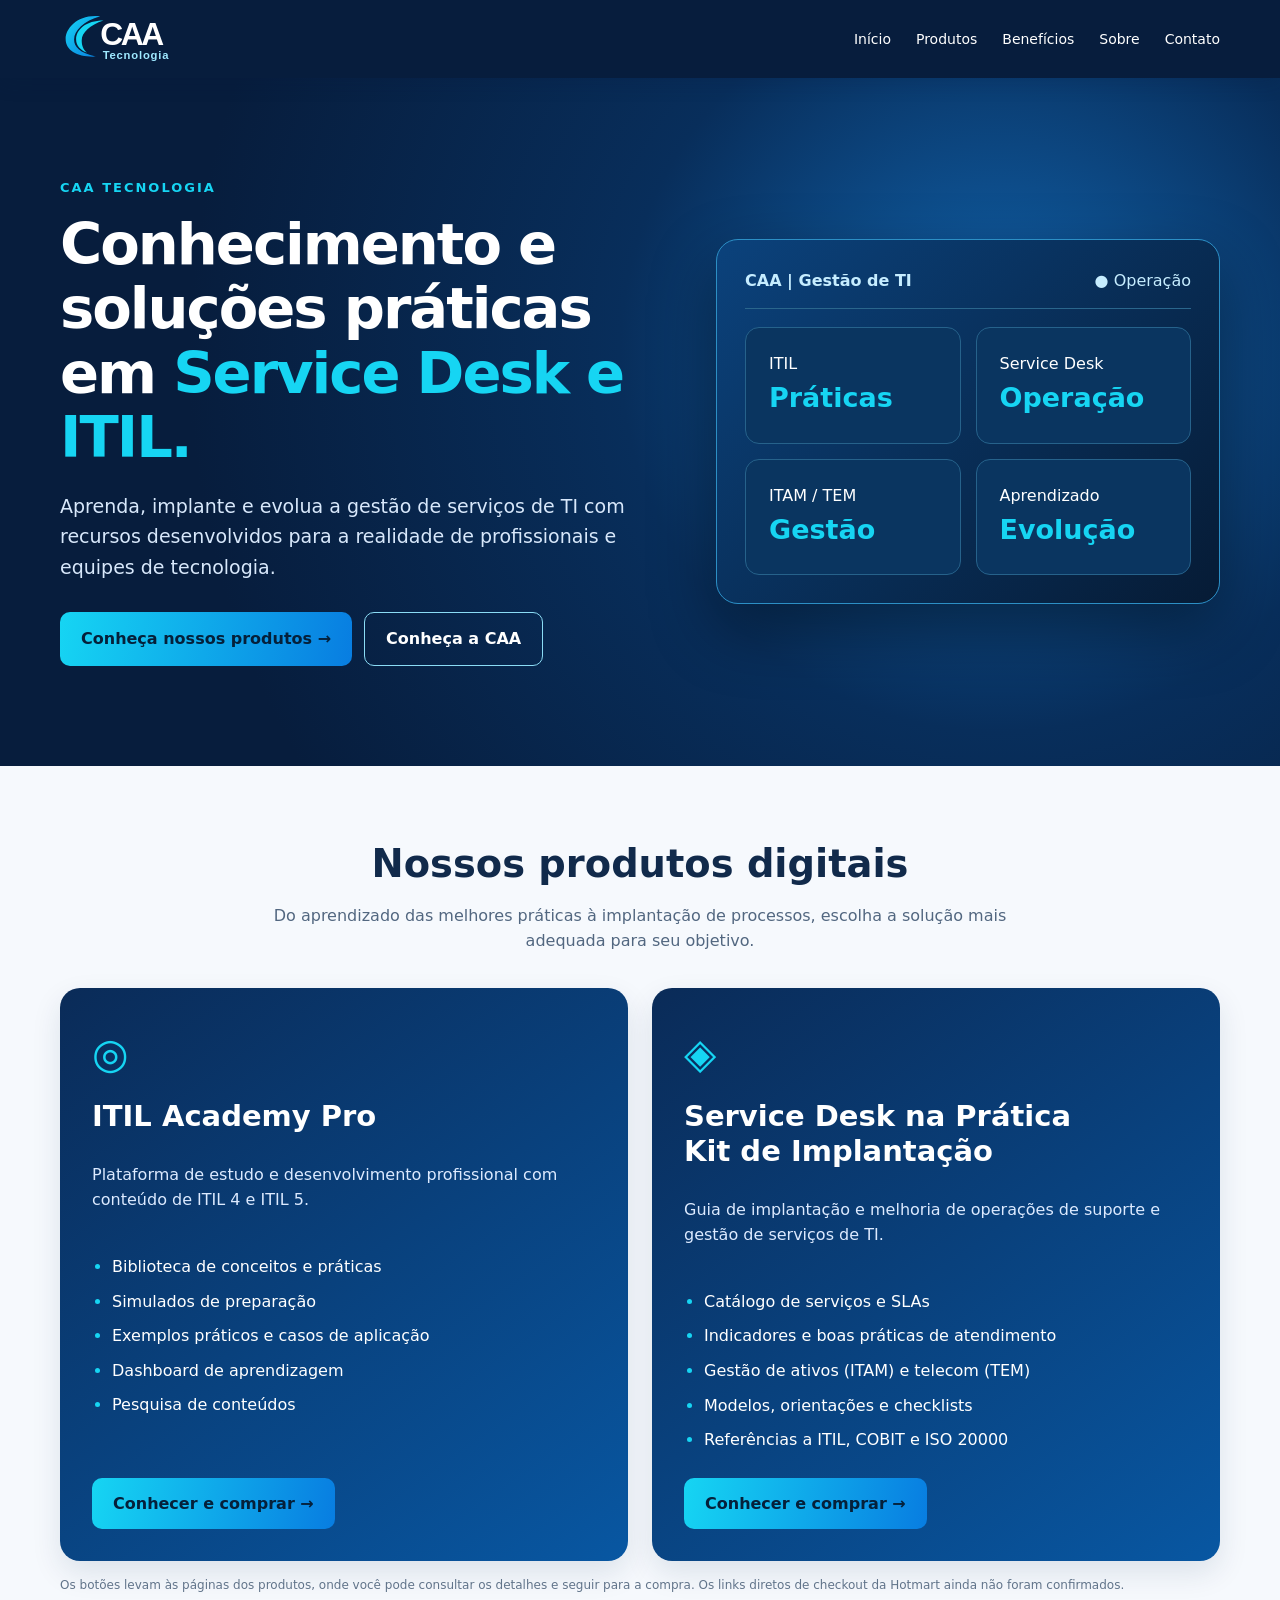
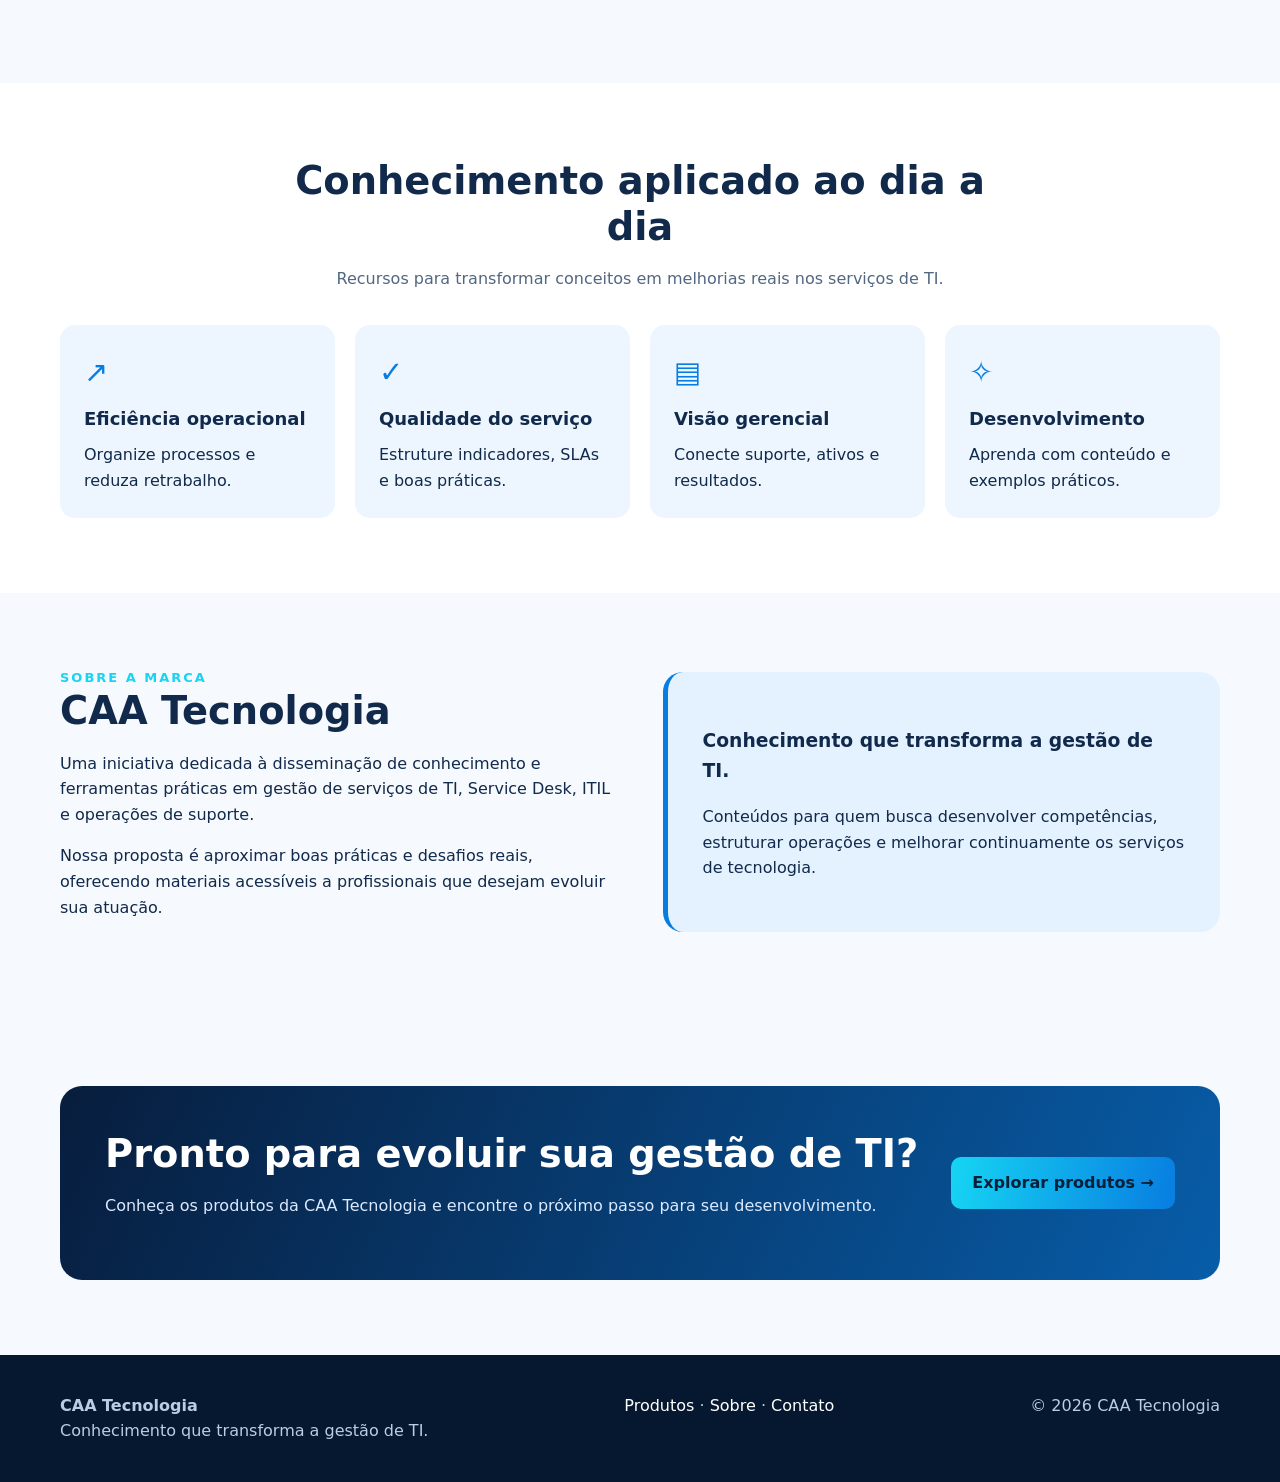
==== index.html @ 4d23bb92 "Publicação inicial do site CAA Tecnologia" ====
<!doctype html><html lang="pt-BR"><head><meta charset="utf-8"><meta name="viewport" content="width=device-width,initial-scale=1"><meta name="description" content="CAA Tecnologia: capacitação e soluções práticas em Service Desk, ITIL e gestão de serviços de TI."><title>CAA Tecnologia | Service Desk e ITIL</title><style>:root{--navy:#071d3d;--blue:#087de1;--cyan:#16d5f3;--pale:#eaf3fc;--ink:#112a4b}*{box-sizing:border-box}html{scroll-behavior:smooth}body{margin:0;font:16px/1.6 system-ui,-apple-system,Segoe UI,sans-serif;color:var(--ink);background:#f6f9fd}a{text-decoration:none;color:inherit}.container{width:min(1160px,92%);margin:auto}.header{background:#071d3d;color:#fff;position:sticky;top:0;z-index:5;box-shadow:0 3px 20px #071d3d33}.nav{display:flex;align-items:center;justify-content:space-between;gap:20px;min-height:78px}.brand{display:flex;align-items:center;gap:12px}.mark{font-weight:900;font-style:italic;letter-spacing:-4px;font-size:35px;color:#fff;line-height:1}.mark:before{content:'◜';font-size:45px;color:var(--cyan);margin-right:3px}.brand small{display:block;font-size:12px;letter-spacing:2px;color:#c7e9ff}.links{display:flex;gap:25px;align-items:center;font-size:14px}.links a:hover{color:var(--cyan)}.btn{display:inline-flex;justify-content:center;align-items:center;border:0;border-radius:10px;padding:13px 21px;font-weight:750;background:linear-gradient(100deg,var(--cyan),var(--blue));color:#05203a;cursor:pointer}.btn.outline{border:1px solid #8bdcf5;background:transparent;color:white}.hero{background:radial-gradient(circle at 78% 40%,#1164ae 0%,#082e5b 35%,#071d3d 75%);color:#fff;padding:100px 0}.hero-grid{display:grid;grid-template-columns:1.1fr .9fr;align-items:center;gap:40px}.eyebrow{color:var(--cyan);font-weight:750;letter-spacing:2px;text-transform:uppercase;font-size:13px}h1{font-size:clamp(36px,4.5vw,60px);line-height:1.12;letter-spacing:-2px;margin:14px 0 20px}h1 span{color:var(--cyan)}.hero p{font-size:19px;max-width:580px;color:#d8e8fb}.actions{display:flex;gap:12px;flex-wrap:wrap;margin-top:30px}.visual{border:1px solid #2c8fc5;background:linear-gradient(135deg,#0b427c,#061b35);border-radius:22px;padding:28px;box-shadow:0 25px 65px #0006}.visual-title{display:flex;justify-content:space-between;color:#c6edff;border-bottom:1px solid #2a668c;padding-bottom:14px}.metric-grid{display:grid;grid-template-columns:repeat(2,1fr);gap:15px;margin-top:18px}.metric{padding:23px;border:1px solid #26628b;border-radius:14px;background:#0a3560;color:#fff}.metric b{display:block;font-size:27px;color:var(--cyan)}section{padding:75px 0}.section-head{text-align:center;max-width:740px;margin:0 auto 34px}h2{font-size:clamp(28px,3vw,40px);line-height:1.2;margin:0 0 13px}.section-head p{color:#526780}.products{display:grid;grid-template-columns:repeat(2,1fr);gap:24px}.product{background:linear-gradient(145deg,#0a2b58,#0857a2);color:white;border-radius:20px;padding:32px;display:flex;flex-direction:column;box-shadow:0 12px 30px #082a501c}.product .icon{font-size:42px;color:var(--cyan)}.product h3{font-size:29px;line-height:1.2;margin:12px 0}.product p{color:#dceaff}.product ul{padding-left:20px;flex:1}.product li{margin:9px 0}.product li::marker{color:var(--cyan)}.product .btn{align-self:flex-start}.features{background:white}.feature-grid{display:grid;grid-template-columns:repeat(4,1fr);gap:20px}.feature{padding:24px;background:#edf6ff;border-radius:15px}.feature strong{display:block;margin:9px 0;font-size:18px}.feature .symbol{font-size:29px;color:var(--blue)}.about-grid{display:grid;grid-template-columns:1fr 1fr;gap:45px;align-items:center}.about-panel{background:#e4f1ff;border-radius:20px;padding:35px;border-left:5px solid var(--blue)}.cta{background:linear-gradient(115deg,#071d3d,#075da9);color:#fff;border-radius:22px;padding:45px;display:flex;align-items:center;justify-content:space-between;gap:25px}.cta p{color:#dceaff}footer{background:#06182f;color:#b9cde4;padding:38px 0}.foot{display:flex;justify-content:space-between;gap:25px;flex-wrap:wrap}footer a{color:white}.note{font-size:12px;color:#61748a;margin-top:15px}@media(max-width:760px){.links{gap:12px;flex-wrap:wrap;justify-content:flex-end}.links a{font-size:12px}.hero{padding:65px 0}.hero-grid,.products,.about-grid{grid-template-columns:1fr}.feature-grid{grid-template-columns:repeat(2,1fr)}.cta{display:block}.nav{align-items:flex-start;padding:12px 0;flex-direction:column}.visual{max-width:500px}}@media(max-width:420px){.feature-grid{grid-template-columns:1fr}.links{gap:11px}.hero p{font-size:17px}}.product .btn:focus-visible,.links a:focus-visible,.btn:focus-visible{outline:3px solid #16d5f3;outline-offset:4px}section{scroll-margin-top:90px}.brand img{max-width:185px}@media(max-width:760px){.brand img{max-width:160px}}</style></head><body><header class="header"><div class="container nav"><a class="brand" href="#inicio" aria-label="CAA Tecnologia"><img src="logo-caa.svg" alt="CAA Tecnologia" width="185" height="60" style="display:block;width:185px;height:auto"></a><nav class="links" aria-label="Navegação"><a href="#inicio">Início</a><a href="#produtos">Produtos</a><a href="#beneficios">Benefícios</a><a href="#sobre">Sobre</a><a href="#contato">Contato</a></nav></div></header><main><div id="inicio" class="hero"><div class="container hero-grid"><div><div class="eyebrow">CAA Tecnologia</div><h1>Conhecimento e soluções práticas em <span>Service Desk e ITIL.</span></h1><p>Aprenda, implante e evolua a gestão de serviços de TI com recursos desenvolvidos para a realidade de profissionais e equipes de tecnologia.</p><div class="actions"><a class="btn" href="#produtos">Conheça nossos produtos →</a><a class="btn outline" href="#sobre">Conheça a CAA</a></div></div><div class="visual" aria-label="Ilustração conceitual de painel de gestão de TI"><div class="visual-title"><b>CAA | Gestão de TI</b><span>● Operação</span></div><div class="metric-grid"><div class="metric">ITIL<b>Práticas</b></div><div class="metric">Service Desk<b>Operação</b></div><div class="metric">ITAM / TEM<b>Gestão</b></div><div class="metric">Aprendizado<b>Evolução</b></div></div></div></div></div><section id="produtos"><div class="container"><div class="section-head"><h2>Nossos produtos digitais</h2><p>Do aprendizado das melhores práticas à implantação de processos, escolha a solução mais adequada para seu objetivo.</p></div><div class="products"><article class="product"><div class="icon">◎</div><h3>ITIL Academy Pro</h3><p>Plataforma de estudo e desenvolvimento profissional com conteúdo de ITIL 4 e ITIL 5.</p><ul><li>Biblioteca de conceitos e práticas</li><li>Simulados de preparação</li><li>Exemplos práticos e casos de aplicação</li><li>Dashboard de aprendizagem</li><li>Pesquisa de conteúdos</li></ul><a class="btn" href="https://itil-academy-pro-guto.guto0073.chatgpt.site/" target="_blank" rel="noopener noreferrer">Conhecer e comprar →</a></article><article class="product"><div class="icon">◈</div><h3>Service Desk na Prática <br>Kit de Implantação</h3><p>Guia de implantação e melhoria de operações de suporte e gestão de serviços de TI.</p><ul><li>Catálogo de serviços e SLAs</li><li>Indicadores e boas práticas de atendimento</li><li>Gestão de ativos (ITAM) e telecom (TEM)</li><li>Modelos, orientações e checklists</li><li>Referências a ITIL, COBIT e ISO 20000</li></ul><a class="btn" href="https://service-desk-hub-guto.guto0073.chatgpt.site/" target="_blank" rel="noopener noreferrer">Conhecer e comprar →</a></article></div><p class="note">Os botões levam às páginas dos produtos, onde você pode consultar os detalhes e seguir para a compra. Os links diretos de checkout da Hotmart ainda não foram confirmados.</p></div></section><section class="features" id="beneficios"><div class="container"><div class="section-head"><h2>Conhecimento aplicado ao dia a dia</h2><p>Recursos para transformar conceitos em melhorias reais nos serviços de TI.</p></div><div class="feature-grid"><div class="feature"><div class="symbol">↗</div><strong>Eficiência operacional</strong>Organize processos e reduza retrabalho.</div><div class="feature"><div class="symbol">✓</div><strong>Qualidade do serviço</strong>Estruture indicadores, SLAs e boas práticas.</div><div class="feature"><div class="symbol">▤</div><strong>Visão gerencial</strong>Conecte suporte, ativos e resultados.</div><div class="feature"><div class="symbol">✧</div><strong>Desenvolvimento</strong>Aprenda com conteúdo e exemplos práticos.</div></div></div></section><section id="sobre"><div class="container about-grid"><div><div class="eyebrow">Sobre a marca</div><h2>CAA Tecnologia</h2><p>Uma iniciativa dedicada à disseminação de conhecimento e ferramentas práticas em gestão de serviços de TI, Service Desk, ITIL e operações de suporte.</p><p>Nossa proposta é aproximar boas práticas e desafios reais, oferecendo materiais acessíveis a profissionais que desejam evoluir sua atuação.</p></div><div class="about-panel"><h3>Conhecimento que transforma a gestão de TI.</h3><p>Conteúdos para quem busca desenvolver competências, estruturar operações e melhorar continuamente os serviços de tecnologia.</p></div></div></section><section id="contato"><div class="container"><div class="cta"><div><h2>Pronto para evoluir sua gestão de TI?</h2><p>Conheça os produtos da CAA Tecnologia e encontre o próximo passo para seu desenvolvimento.</p></div><a class="btn" href="#produtos">Explorar produtos →</a></div></div></section></main><footer><div class="container foot"><div><b>CAA Tecnologia</b><div>Conhecimento que transforma a gestão de TI.</div></div><div><a href="#produtos">Produtos</a> · <a href="#sobre">Sobre</a> · <a href="#contato">Contato</a></div><div>© <span id="year">2026</span> CAA Tecnologia</div></div></footer><script>document.getElementById('year').textContent=new Date().getFullYear()</script></body></html>
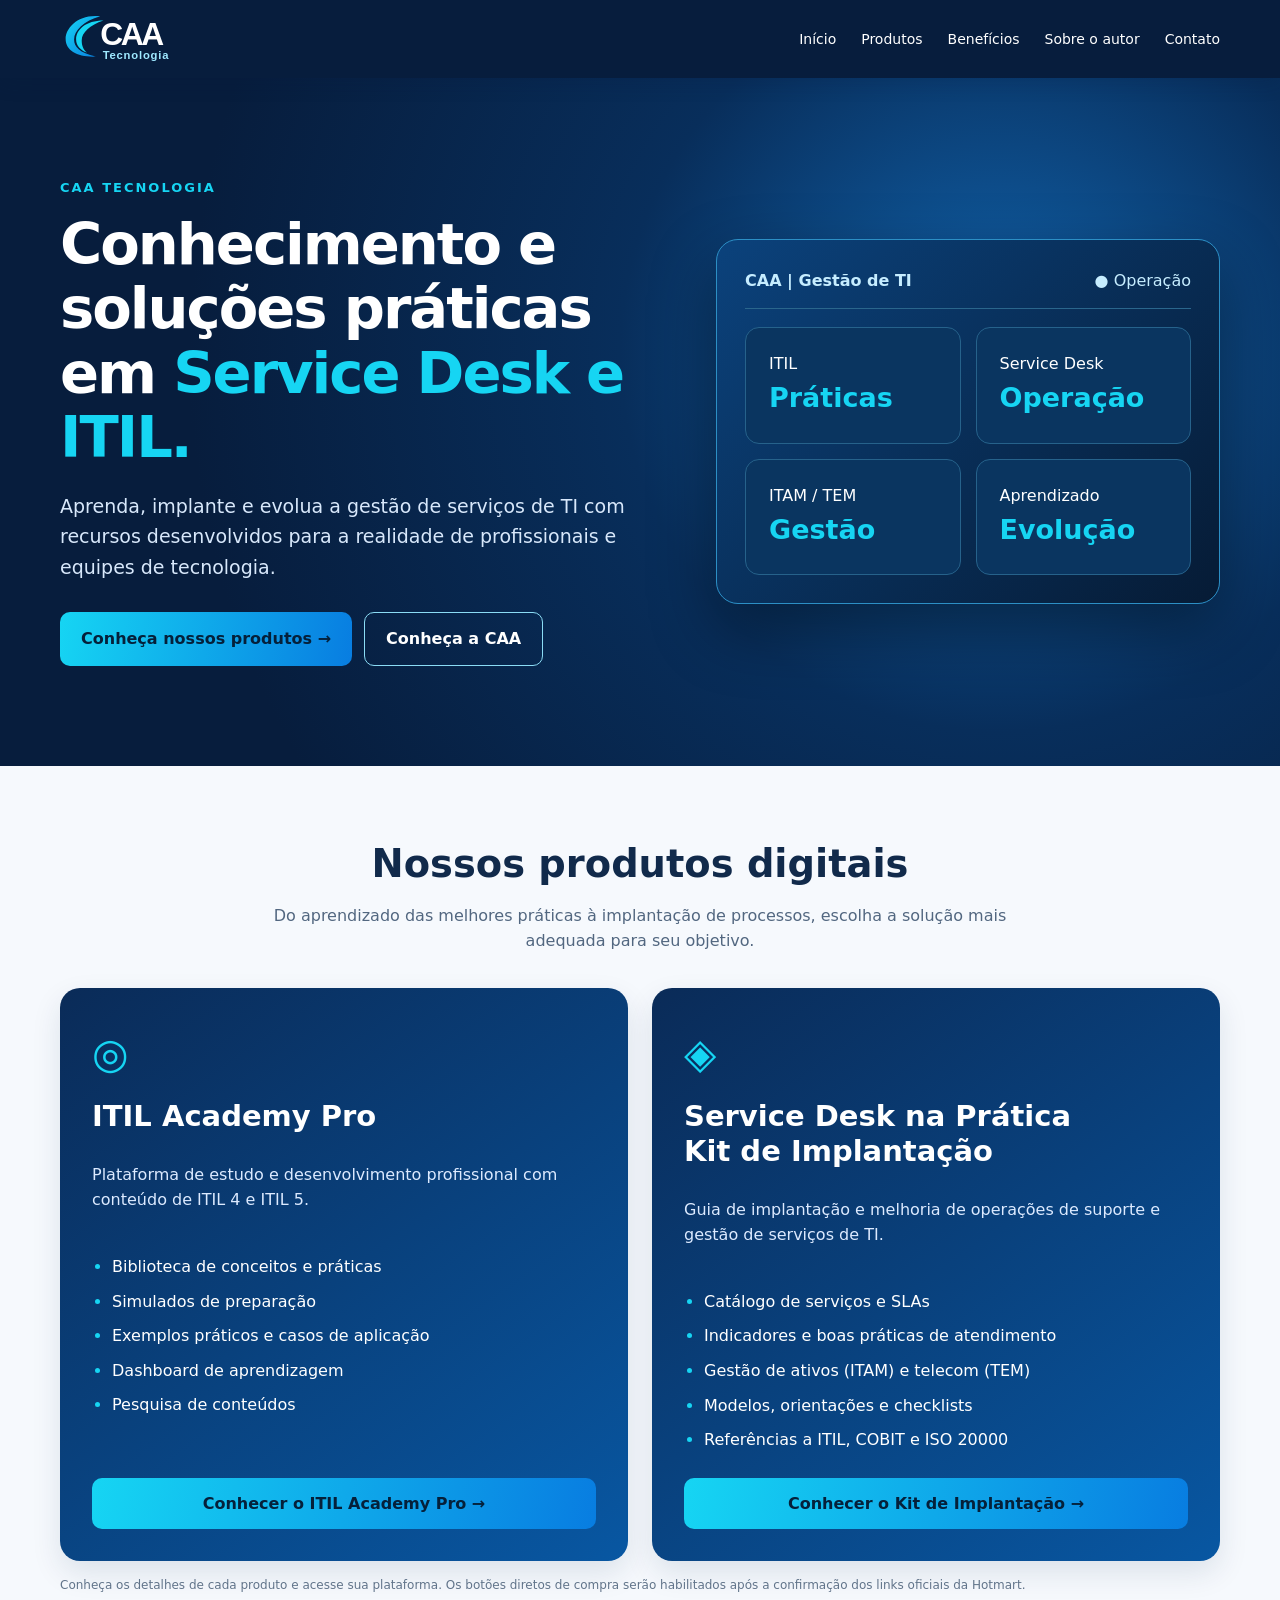
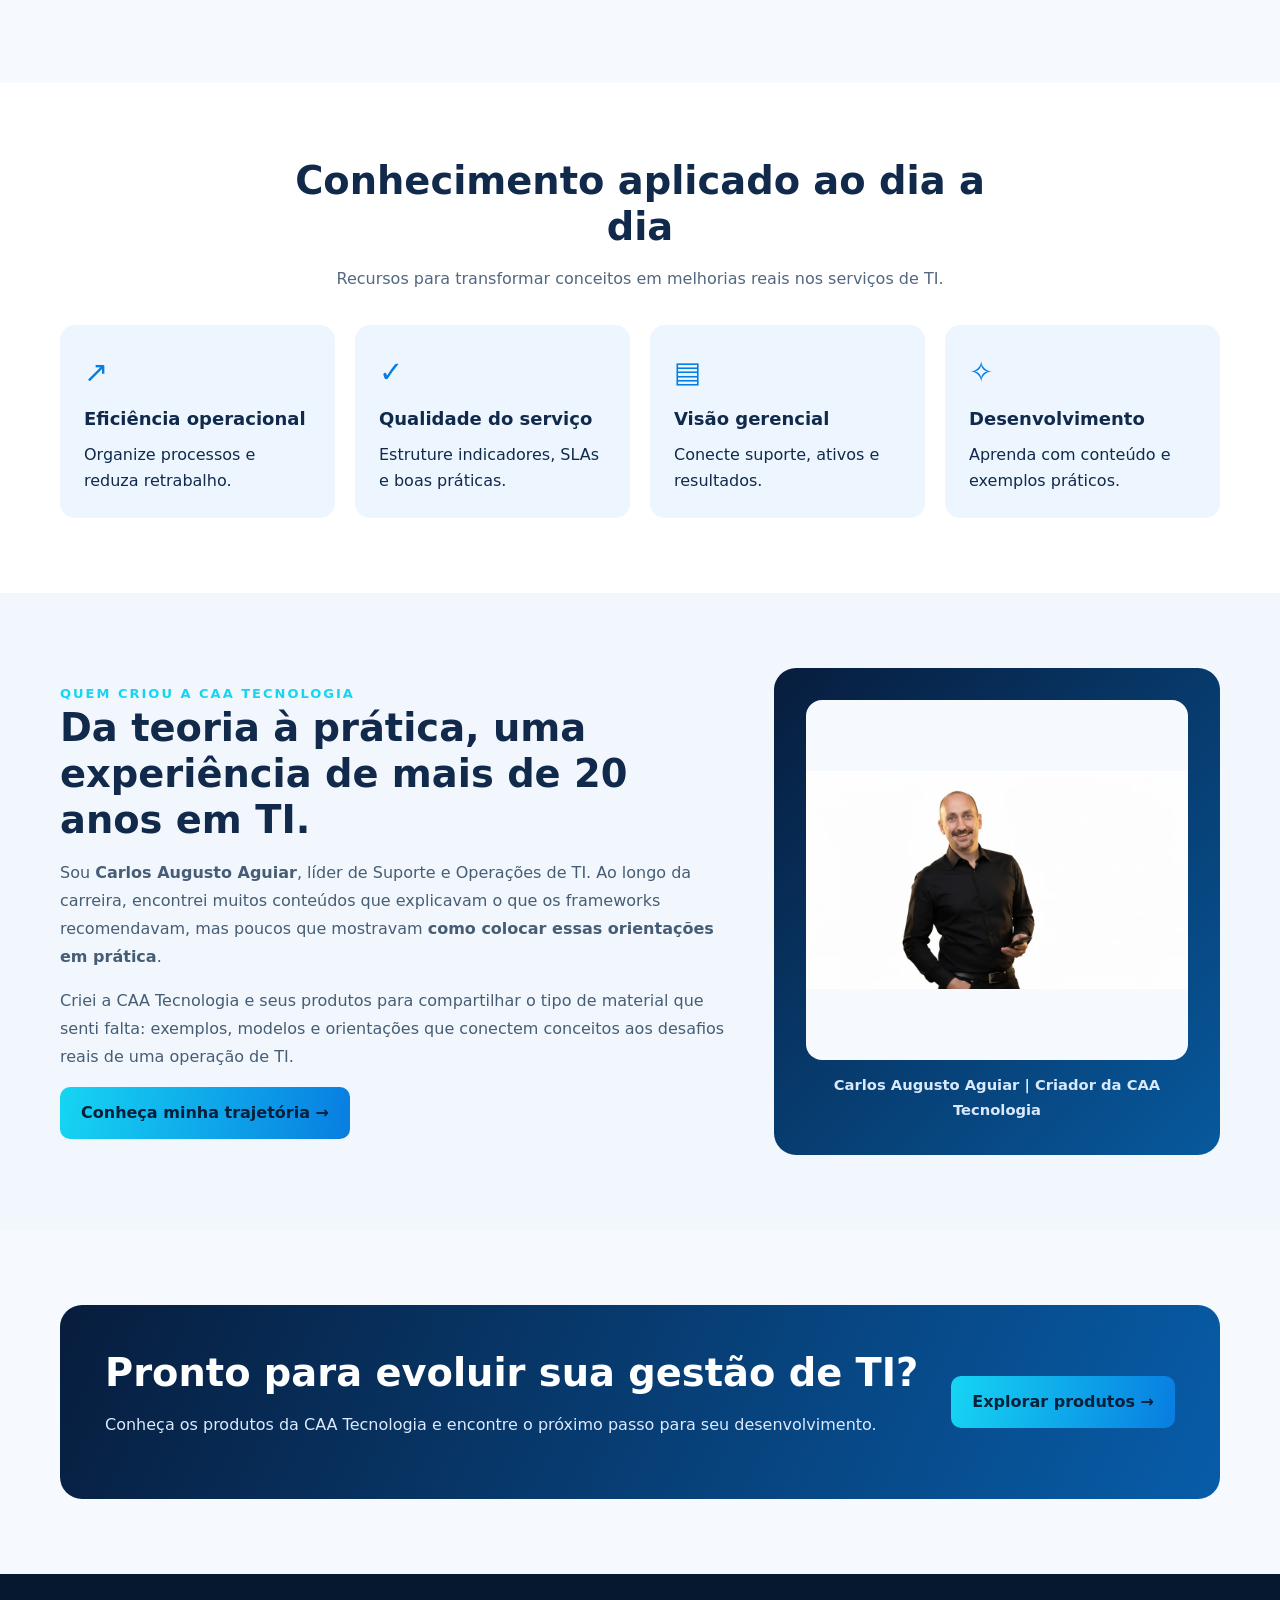
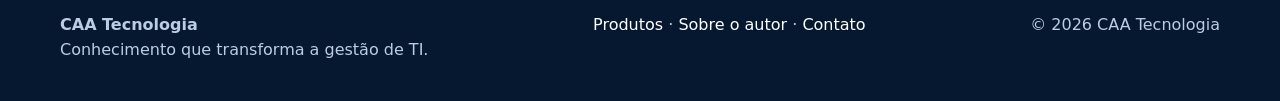
==== commit 2f961b3a: "Inclusão da foto do autor" ====
--- a/index.html
+++ b/index.html
@@ -1 +1,3 @@
-<!doctype html><html lang="pt-BR"><head><meta charset="utf-8"><meta name="viewport" content="width=device-width,initial-scale=1"><meta name="description" content="CAA Tecnologia: capacitação e soluções práticas em Service Desk, ITIL e gestão de serviços de TI."><title>CAA Tecnologia | Service Desk e ITIL</title><style>:root{--navy:#071d3d;--blue:#087de1;--cyan:#16d5f3;--pale:#eaf3fc;--ink:#112a4b}*{box-sizing:border-box}html{scroll-behavior:smooth}body{margin:0;font:16px/1.6 system-ui,-apple-system,Segoe UI,sans-serif;color:var(--ink);background:#f6f9fd}a{text-decoration:none;color:inherit}.container{width:min(1160px,92%);margin:auto}.header{background:#071d3d;color:#fff;position:sticky;top:0;z-index:5;box-shadow:0 3px 20px #071d3d33}.nav{display:flex;align-items:center;justify-content:space-between;gap:20px;min-height:78px}.brand{display:flex;align-items:center;gap:12px}.mark{font-weight:900;font-style:italic;letter-spacing:-4px;font-size:35px;color:#fff;line-height:1}.mark:before{content:'◜';font-size:45px;color:var(--cyan);margin-right:3px}.brand small{display:block;font-size:12px;letter-spacing:2px;color:#c7e9ff}.links{display:flex;gap:25px;align-items:center;font-size:14px}.links a:hover{color:var(--cyan)}.btn{display:inline-flex;justify-content:center;align-items:center;border:0;border-radius:10px;padding:13px 21px;font-weight:750;background:linear-gradient(100deg,var(--cyan),var(--blue));color:#05203a;cursor:pointer}.btn.outline{border:1px solid #8bdcf5;background:transparent;color:white}.hero{background:radial-gradient(circle at 78% 40%,#1164ae 0%,#082e5b 35%,#071d3d 75%);color:#fff;padding:100px 0}.hero-grid{display:grid;grid-template-columns:1.1fr .9fr;align-items:center;gap:40px}.eyebrow{color:var(--cyan);font-weight:750;letter-spacing:2px;text-transform:uppercase;font-size:13px}h1{font-size:clamp(36px,4.5vw,60px);line-height:1.12;letter-spacing:-2px;margin:14px 0 20px}h1 span{color:var(--cyan)}.hero p{font-size:19px;max-width:580px;color:#d8e8fb}.actions{display:flex;gap:12px;flex-wrap:wrap;margin-top:30px}.visual{border:1px solid #2c8fc5;background:linear-gradient(135deg,#0b427c,#061b35);border-radius:22px;padding:28px;box-shadow:0 25px 65px #0006}.visual-title{display:flex;justify-content:space-between;color:#c6edff;border-bottom:1px solid #2a668c;padding-bottom:14px}.metric-grid{display:grid;grid-template-columns:repeat(2,1fr);gap:15px;margin-top:18px}.metric{padding:23px;border:1px solid #26628b;border-radius:14px;background:#0a3560;color:#fff}.metric b{display:block;font-size:27px;color:var(--cyan)}section{padding:75px 0}.section-head{text-align:center;max-width:740px;margin:0 auto 34px}h2{font-size:clamp(28px,3vw,40px);line-height:1.2;margin:0 0 13px}.section-head p{color:#526780}.products{display:grid;grid-template-columns:repeat(2,1fr);gap:24px}.product{background:linear-gradient(145deg,#0a2b58,#0857a2);color:white;border-radius:20px;padding:32px;display:flex;flex-direction:column;box-shadow:0 12px 30px #082a501c}.product .icon{font-size:42px;color:var(--cyan)}.product h3{font-size:29px;line-height:1.2;margin:12px 0}.product p{color:#dceaff}.product ul{padding-left:20px;flex:1}.product li{margin:9px 0}.product li::marker{color:var(--cyan)}.product .btn{align-self:flex-start}.features{background:white}.feature-grid{display:grid;grid-template-columns:repeat(4,1fr);gap:20px}.feature{padding:24px;background:#edf6ff;border-radius:15px}.feature strong{display:block;margin:9px 0;font-size:18px}.feature .symbol{font-size:29px;color:var(--blue)}.about-grid{display:grid;grid-template-columns:1fr 1fr;gap:45px;align-items:center}.about-panel{background:#e4f1ff;border-radius:20px;padding:35px;border-left:5px solid var(--blue)}.cta{background:linear-gradient(115deg,#071d3d,#075da9);color:#fff;border-radius:22px;padding:45px;display:flex;align-items:center;justify-content:space-between;gap:25px}.cta p{color:#dceaff}footer{background:#06182f;color:#b9cde4;padding:38px 0}.foot{display:flex;justify-content:space-between;gap:25px;flex-wrap:wrap}footer a{color:white}.note{font-size:12px;color:#61748a;margin-top:15px}@media(max-width:760px){.links{gap:12px;flex-wrap:wrap;justify-content:flex-end}.links a{font-size:12px}.hero{padding:65px 0}.hero-grid,.products,.about-grid{grid-template-columns:1fr}.feature-grid{grid-template-columns:repeat(2,1fr)}.cta{display:block}.nav{align-items:flex-start;padding:12px 0;flex-direction:column}.visual{max-width:500px}}@media(max-width:420px){.feature-grid{grid-template-columns:1fr}.links{gap:11px}.hero p{font-size:17px}}.product .btn:focus-visible,.links a:focus-visible,.btn:focus-visible{outline:3px solid #16d5f3;outline-offset:4px}section{scroll-margin-top:90px}.brand img{max-width:185px}@media(max-width:760px){.brand img{max-width:160px}}</style></head><body><header class="header"><div class="container nav"><a class="brand" href="#inicio" aria-label="CAA Tecnologia"><img src="logo-caa.svg" alt="CAA Tecnologia" width="185" height="60" style="display:block;width:185px;height:auto"></a><nav class="links" aria-label="Navegação"><a href="#inicio">Início</a><a href="#produtos">Produtos</a><a href="#beneficios">Benefícios</a><a href="#sobre">Sobre</a><a href="#contato">Contato</a></nav></div></header><main><div id="inicio" class="hero"><div class="container hero-grid"><div><div class="eyebrow">CAA Tecnologia</div><h1>Conhecimento e soluções práticas em <span>Service Desk e ITIL.</span></h1><p>Aprenda, implante e evolua a gestão de serviços de TI com recursos desenvolvidos para a realidade de profissionais e equipes de tecnologia.</p><div class="actions"><a class="btn" href="#produtos">Conheça nossos produtos →</a><a class="btn outline" href="#sobre">Conheça a CAA</a></div></div><div class="visual" aria-label="Ilustração conceitual de painel de gestão de TI"><div class="visual-title"><b>CAA | Gestão de TI</b><span>● Operação</span></div><div class="metric-grid"><div class="metric">ITIL<b>Práticas</b></div><div class="metric">Service Desk<b>Operação</b></div><div class="metric">ITAM / TEM<b>Gestão</b></div><div class="metric">Aprendizado<b>Evolução</b></div></div></div></div></div><section id="produtos"><div class="container"><div class="section-head"><h2>Nossos produtos digitais</h2><p>Do aprendizado das melhores práticas à implantação de processos, escolha a solução mais adequada para seu objetivo.</p></div><div class="products"><article class="product"><div class="icon">◎</div><h3>ITIL Academy Pro</h3><p>Plataforma de estudo e desenvolvimento profissional com conteúdo de ITIL 4 e ITIL 5.</p><ul><li>Biblioteca de conceitos e práticas</li><li>Simulados de preparação</li><li>Exemplos práticos e casos de aplicação</li><li>Dashboard de aprendizagem</li><li>Pesquisa de conteúdos</li></ul><a class="btn" href="https://itil-academy-pro-guto.guto0073.chatgpt.site/" target="_blank" rel="noopener noreferrer">Conhecer e comprar →</a></article><article class="product"><div class="icon">◈</div><h3>Service Desk na Prática <br>Kit de Implantação</h3><p>Guia de implantação e melhoria de operações de suporte e gestão de serviços de TI.</p><ul><li>Catálogo de serviços e SLAs</li><li>Indicadores e boas práticas de atendimento</li><li>Gestão de ativos (ITAM) e telecom (TEM)</li><li>Modelos, orientações e checklists</li><li>Referências a ITIL, COBIT e ISO 20000</li></ul><a class="btn" href="https://service-desk-hub-guto.guto0073.chatgpt.site/" target="_blank" rel="noopener noreferrer">Conhecer e comprar →</a></article></div><p class="note">Os botões levam às páginas dos produtos, onde você pode consultar os detalhes e seguir para a compra. Os links diretos de checkout da Hotmart ainda não foram confirmados.</p></div></section><section class="features" id="beneficios"><div class="container"><div class="section-head"><h2>Conhecimento aplicado ao dia a dia</h2><p>Recursos para transformar conceitos em melhorias reais nos serviços de TI.</p></div><div class="feature-grid"><div class="feature"><div class="symbol">↗</div><strong>Eficiência operacional</strong>Organize processos e reduza retrabalho.</div><div class="feature"><div class="symbol">✓</div><strong>Qualidade do serviço</strong>Estruture indicadores, SLAs e boas práticas.</div><div class="feature"><div class="symbol">▤</div><strong>Visão gerencial</strong>Conecte suporte, ativos e resultados.</div><div class="feature"><div class="symbol">✧</div><strong>Desenvolvimento</strong>Aprenda com conteúdo e exemplos práticos.</div></div></div></section><section id="sobre"><div class="container about-grid"><div><div class="eyebrow">Sobre a marca</div><h2>CAA Tecnologia</h2><p>Uma iniciativa dedicada à disseminação de conhecimento e ferramentas práticas em gestão de serviços de TI, Service Desk, ITIL e operações de suporte.</p><p>Nossa proposta é aproximar boas práticas e desafios reais, oferecendo materiais acessíveis a profissionais que desejam evoluir sua atuação.</p></div><div class="about-panel"><h3>Conhecimento que transforma a gestão de TI.</h3><p>Conteúdos para quem busca desenvolver competências, estruturar operações e melhorar continuamente os serviços de tecnologia.</p></div></div></section><section id="contato"><div class="container"><div class="cta"><div><h2>Pronto para evoluir sua gestão de TI?</h2><p>Conheça os produtos da CAA Tecnologia e encontre o próximo passo para seu desenvolvimento.</p></div><a class="btn" href="#produtos">Explorar produtos →</a></div></div></section></main><footer><div class="container foot"><div><b>CAA Tecnologia</b><div>Conhecimento que transforma a gestão de TI.</div></div><div><a href="#produtos">Produtos</a> · <a href="#sobre">Sobre</a> · <a href="#contato">Contato</a></div><div>© <span id="year">2026</span> CAA Tecnologia</div></div></footer><script>document.getElementById('year').textContent=new Date().getFullYear()</script></body></html>
+<!DOCTYPE html>
+
+<html lang="pt-BR"><head><meta charset="utf-8"/><meta content="width=device-width,initial-scale=1" name="viewport"/><meta content="CAA Tecnologia: capacitação e soluções práticas em Service Desk, ITIL e gestão de serviços de TI." name="description"/><title>CAA Tecnologia | Service Desk e ITIL</title><link href="style.css" rel="stylesheet"/></head><body><header class="header"><div class="container nav"><a aria-label="CAA Tecnologia" class="brand" href="#inicio"><img alt="CAA Tecnologia" height="60" src="logo-caa.svg" style="display:block;width:185px;height:auto" width="185"/></a><nav aria-label="Navegação" class="links"><a href="#inicio">Início</a><a href="#produtos">Produtos</a><a href="#beneficios">Benefícios</a><a href="sobre-autor/">Sobre o autor</a><a href="#contato">Contato</a></nav></div></header><main><div class="hero" id="inicio"><div class="container hero-grid"><div><div class="eyebrow">CAA Tecnologia</div><h1>Conhecimento e soluções práticas em <span>Service Desk e ITIL.</span></h1><p>Aprenda, implante e evolua a gestão de serviços de TI com recursos desenvolvidos para a realidade de profissionais e equipes de tecnologia.</p><div class="actions"><a class="btn" href="#produtos">Conheça nossos produtos →</a><a class="btn outline" href="#sobre">Conheça a CAA</a></div></div><div aria-label="Ilustração conceitual de painel de gestão de TI" class="visual"><div class="visual-title"><b>CAA | Gestão de TI</b><span>● Operação</span></div><div class="metric-grid"><div class="metric">ITIL<b>Práticas</b></div><div class="metric">Service Desk<b>Operação</b></div><div class="metric">ITAM / TEM<b>Gestão</b></div><div class="metric">Aprendizado<b>Evolução</b></div></div></div></div></div><section id="produtos"><div class="container"><div class="section-head"><h2>Nossos produtos digitais</h2><p>Do aprendizado das melhores práticas à implantação de processos, escolha a solução mais adequada para seu objetivo.</p></div><div class="products"><article class="product"><div class="icon">◎</div><h3>ITIL Academy Pro</h3><p>Plataforma de estudo e desenvolvimento profissional com conteúdo de ITIL 4 e ITIL 5.</p><ul><li>Biblioteca de conceitos e práticas</li><li>Simulados de preparação</li><li>Exemplos práticos e casos de aplicação</li><li>Dashboard de aprendizagem</li><li>Pesquisa de conteúdos</li></ul><a class="btn" href="itil-academy-pro/">Conhecer o ITIL Academy Pro →</a></article><article class="product"><div class="icon">◈</div><h3>Service Desk na Prática <br/>Kit de Implantação</h3><p>Guia de implantação e melhoria de operações de suporte e gestão de serviços de TI.</p><ul><li>Catálogo de serviços e SLAs</li><li>Indicadores e boas práticas de atendimento</li><li>Gestão de ativos (ITAM) e telecom (TEM)</li><li>Modelos, orientações e checklists</li><li>Referências a ITIL, COBIT e ISO 20000</li></ul><a class="btn" href="service-desk/">Conhecer o Kit de Implantação →</a></article></div><p class="note">Conheça os detalhes de cada produto e acesse sua plataforma. Os botões diretos de compra serão habilitados após a confirmação dos links oficiais da Hotmart.</p></div></section><section class="features" id="beneficios"><div class="container"><div class="section-head"><h2>Conhecimento aplicado ao dia a dia</h2><p>Recursos para transformar conceitos em melhorias reais nos serviços de TI.</p></div><div class="feature-grid"><div class="feature"><div class="symbol">↗</div><strong>Eficiência operacional</strong>Organize processos e reduza retrabalho.</div><div class="feature"><div class="symbol">✓</div><strong>Qualidade do serviço</strong>Estruture indicadores, SLAs e boas práticas.</div><div class="feature"><div class="symbol">▤</div><strong>Visão gerencial</strong>Conecte suporte, ativos e resultados.</div><div class="feature"><div class="symbol">✧</div><strong>Desenvolvimento</strong>Aprenda com conteúdo e exemplos práticos.</div></div></div></section><section class="author-section" id="sobre"><div class="container author-grid"><div><div class="eyebrow">Quem criou a CAA Tecnologia</div><h2>Da teoria à prática, uma experiência de mais de 20 anos em TI.</h2><p>Sou <strong>Carlos Augusto Aguiar</strong>, líder de Suporte e Operações de TI. Ao longo da carreira, encontrei muitos conteúdos que explicavam o que os frameworks recomendavam, mas poucos que mostravam <strong>como colocar essas orientações em prática</strong>.</p><p>Criei a CAA Tecnologia e seus produtos para compartilhar o tipo de material que senti falta: exemplos, modelos e orientações que conectem conceitos aos desafios reais de uma operação de TI.</p><a class="btn" href="sobre-autor/">Conheça minha trajetória →</a></div><div class="author-panel"><img alt="Foto profissional de Carlos Augusto Aguiar" class="author-photo" loading="lazy" src="foto-autor.webp"/><p class="author-photo-caption">Carlos Augusto Aguiar | Criador da CAA Tecnologia</p></div></div></section><section id="contato"><div class="container"><div class="cta"><div><h2>Pronto para evoluir sua gestão de TI?</h2><p>Conheça os produtos da CAA Tecnologia e encontre o próximo passo para seu desenvolvimento.</p></div><a class="btn" href="#produtos">Explorar produtos →</a></div></div></section></main><footer><div class="container foot"><div><b>CAA Tecnologia</b><div>Conhecimento que transforma a gestão de TI.</div></div><div><a href="#produtos">Produtos</a> · <a href="sobre-autor/">Sobre o autor</a> · <a href="#contato">Contato</a></div><div>© <span id="year">2026</span> CAA Tecnologia</div></div></footer><script>document.getElementById('year').textContent=new Date().getFullYear()</script></body></html>
--- a/style.css
+++ b/style.css
@@ -0,0 +1,13 @@
+:root{--navy:#071d3d;--blue:#087de1;--cyan:#16d5f3;--pale:#eaf3fc;--ink:#112a4b}*{box-sizing:border-box}html{scroll-behavior:smooth}body{margin:0;font:16px/1.6 system-ui,-apple-system,Segoe UI,sans-serif;color:var(--ink);background:#f6f9fd}a{text-decoration:none;color:inherit}.container{width:min(1160px,92%);margin:auto}.header{background:#071d3d;color:#fff;position:sticky;top:0;z-index:5;box-shadow:0 3px 20px #071d3d33}.nav{display:flex;align-items:center;justify-content:space-between;gap:20px;min-height:78px}.brand{display:flex;align-items:center;gap:12px}.mark{font-weight:900;font-style:italic;letter-spacing:-4px;font-size:35px;color:#fff;line-height:1}.mark:before{content:'◜';font-size:45px;color:var(--cyan);margin-right:3px}.brand small{display:block;font-size:12px;letter-spacing:2px;color:#c7e9ff}.links{display:flex;gap:25px;align-items:center;font-size:14px}.links a:hover{color:var(--cyan)}.btn{display:inline-flex;justify-content:center;align-items:center;border:0;border-radius:10px;padding:13px 21px;font-weight:750;background:linear-gradient(100deg,var(--cyan),var(--blue));color:#05203a;cursor:pointer}.btn.outline{border:1px solid #8bdcf5;background:transparent;color:white}.hero{background:radial-gradient(circle at 78% 40%,#1164ae 0%,#082e5b 35%,#071d3d 75%);color:#fff;padding:100px 0}.hero-grid{display:grid;grid-template-columns:1.1fr .9fr;align-items:center;gap:40px}.eyebrow{color:var(--cyan);font-weight:750;letter-spacing:2px;text-transform:uppercase;font-size:13px}h1{font-size:clamp(36px,4.5vw,60px);line-height:1.12;letter-spacing:-2px;margin:14px 0 20px}h1 span{color:var(--cyan)}.hero p{font-size:19px;max-width:580px;color:#d8e8fb}.actions{display:flex;gap:12px;flex-wrap:wrap;margin-top:30px}.visual{border:1px solid #2c8fc5;background:linear-gradient(135deg,#0b427c,#061b35);border-radius:22px;padding:28px;box-shadow:0 25px 65px #0006}.visual-title{display:flex;justify-content:space-between;color:#c6edff;border-bottom:1px solid #2a668c;padding-bottom:14px}.metric-grid{display:grid;grid-template-columns:repeat(2,1fr);gap:15px;margin-top:18px}.metric{padding:23px;border:1px solid #26628b;border-radius:14px;background:#0a3560;color:#fff}.metric b{display:block;font-size:27px;color:var(--cyan)}section{padding:75px 0}.section-head{text-align:center;max-width:740px;margin:0 auto 34px}h2{font-size:clamp(28px,3vw,40px);line-height:1.2;margin:0 0 13px}.section-head p{color:#526780}.products{display:grid;grid-template-columns:repeat(2,1fr);gap:24px}.product{background:linear-gradient(145deg,#0a2b58,#0857a2);color:white;border-radius:20px;padding:32px;display:flex;flex-direction:column;box-shadow:0 12px 30px #082a501c}.product .icon{font-size:42px;color:var(--cyan)}.product h3{font-size:29px;line-height:1.2;margin:12px 0}.product p{color:#dceaff}.product ul{padding-left:20px;flex:1}.product li{margin:9px 0}.product li::marker{color:var(--cyan)}.product .btn{align-self:flex-start}.features{background:white}.feature-grid{display:grid;grid-template-columns:repeat(4,1fr);gap:20px}.feature{padding:24px;background:#edf6ff;border-radius:15px}.feature strong{display:block;margin:9px 0;font-size:18px}.feature .symbol{font-size:29px;color:var(--blue)}.about-grid{display:grid;grid-template-columns:1fr 1fr;gap:45px;align-items:center}.about-panel{background:#e4f1ff;border-radius:20px;padding:35px;border-left:5px solid var(--blue)}.cta{background:linear-gradient(115deg,#071d3d,#075da9);color:#fff;border-radius:22px;padding:45px;display:flex;align-items:center;justify-content:space-between;gap:25px}.cta p{color:#dceaff}footer{background:#06182f;color:#b9cde4;padding:38px 0}.foot{display:flex;justify-content:space-between;gap:25px;flex-wrap:wrap}footer a{color:white}.note{font-size:12px;color:#61748a;margin-top:15px}@media(max-width:760px){.links{gap:12px;flex-wrap:wrap;justify-content:flex-end}.links a{font-size:12px}.hero{padding:65px 0}.hero-grid,.products,.about-grid{grid-template-columns:1fr}.feature-grid{grid-template-columns:repeat(2,1fr)}.cta{display:block}.nav{align-items:flex-start;padding:12px 0;flex-direction:column}.visual{max-width:500px}}@media(max-width:420px){.feature-grid{grid-template-columns:1fr}.links{gap:11px}.hero p{font-size:17px}}.product .btn:focus-visible,.links a:focus-visible,.btn:focus-visible{outline:3px solid #16d5f3;outline-offset:4px}section{scroll-margin-top:90px}.brand img{max-width:185px}@media(max-width:760px){.brand img{max-width:160px}}
+.product-actions{display:flex;flex-wrap:wrap;gap:10px;margin-top:auto}.btn.secondary{background:#ffffff;color:#07305b}.btn.disabled{background:#c8d8e7;color:#344e67;cursor:not-allowed}.product .btn{align-self:auto}.detail-hero{background:linear-gradient(120deg,#071d3d,#09569a);color:white;padding:76px 0}.detail-hero h1{max-width:850px}.detail-hero p{color:#dcecff;max-width:760px;font-size:19px}.detail-hero .eyebrow{color:#55e4fb}.detail-grid{display:grid;grid-template-columns:1.2fr .8fr;gap:28px}.panel{background:white;border:1px solid #d6e5f4;border-radius:18px;padding:28px;box-shadow:0 8px 30px #0a2c4b0a}.panel h2{font-size:26px}.panel li{margin:10px 0}.muted{color:#566c84}.pill{display:inline-block;background:#e5f8ff;color:#075a8d;padding:5px 12px;border-radius:999px;font-size:13px;font-weight:700}.purchase-note{border-left:4px solid #087de1;background:#eff7ff;padding:18px;border-radius:8px;margin-top:20px}.faq details{padding:15px 0;border-bottom:1px solid #d6e5f4}.faq summary{font-weight:700;cursor:pointer}.detail-hero .btn.outline{color:white}.detail-hero .btn.secondary{color:#07305b}.header .brand img{max-width:185px}@media(max-width:760px){.detail-grid{grid-template-columns:1fr}}
+
+.author-section{background:#f2f7fd}.author-grid{display:grid;grid-template-columns:1.2fr .8fr;gap:45px;align-items:center}.author-grid p{color:#465d76;line-height:1.75}.author-panel{background:linear-gradient(135deg,#071d3d,#07599e);color:#fff;border-radius:22px;padding:32px}.author-panel p{color:#d8e9fb}.author-stats{display:grid;grid-template-columns:1fr 1fr;gap:16px;margin:24px 0}.author-stats div{border:1px solid #39739d;border-radius:12px;padding:17px}.author-stats strong{display:block;color:#16d5f3;font-size:29px}.author-stats span{font-size:13px;color:#d8e9fb}.author-bio{max-width:840px}.author-bio p{line-height:1.85;color:#3f5670}.author-bio h2{margin-top:40px}.results-grid{display:grid;grid-template-columns:repeat(3,1fr);gap:16px}.result-card{background:white;border:1px solid #d7e6f5;border-radius:15px;padding:21px}.result-card strong{font-size:27px;color:#087de1;display:block}.result-card span{font-size:14px;color:#455e77}.credentials{background:#eaf3fc;border-radius:16px;padding:26px;margin-top:25px}@media(max-width:760px){.author-grid,.results-grid{grid-template-columns:1fr}}
+
+/* Foto do autor */
+.author-panel {overflow:hidden;}
+.author-photo {display:block;width:100%;height:360px;object-fit:contain;object-position:center center;border-radius:16px;background:#f6f9fd;}
+.author-photo-caption {margin:12px 0 0;text-align:center;font-size:.92rem;font-weight:600;}
+.bio-photo {float:right;width:min(40%,350px);margin:0 0 24px 30px;text-align:center;}
+.bio-photo img {width:100%;height:auto;display:block;border-radius:18px;background:#f6f9fd;}
+.bio-photo figcaption {font-size:.84rem;color:#5d7087;margin-top:8px;}
+@media(max-width:700px){.author-photo{height:300px}.bio-photo{float:none;width:min(100%,360px);margin:0 auto 26px}}
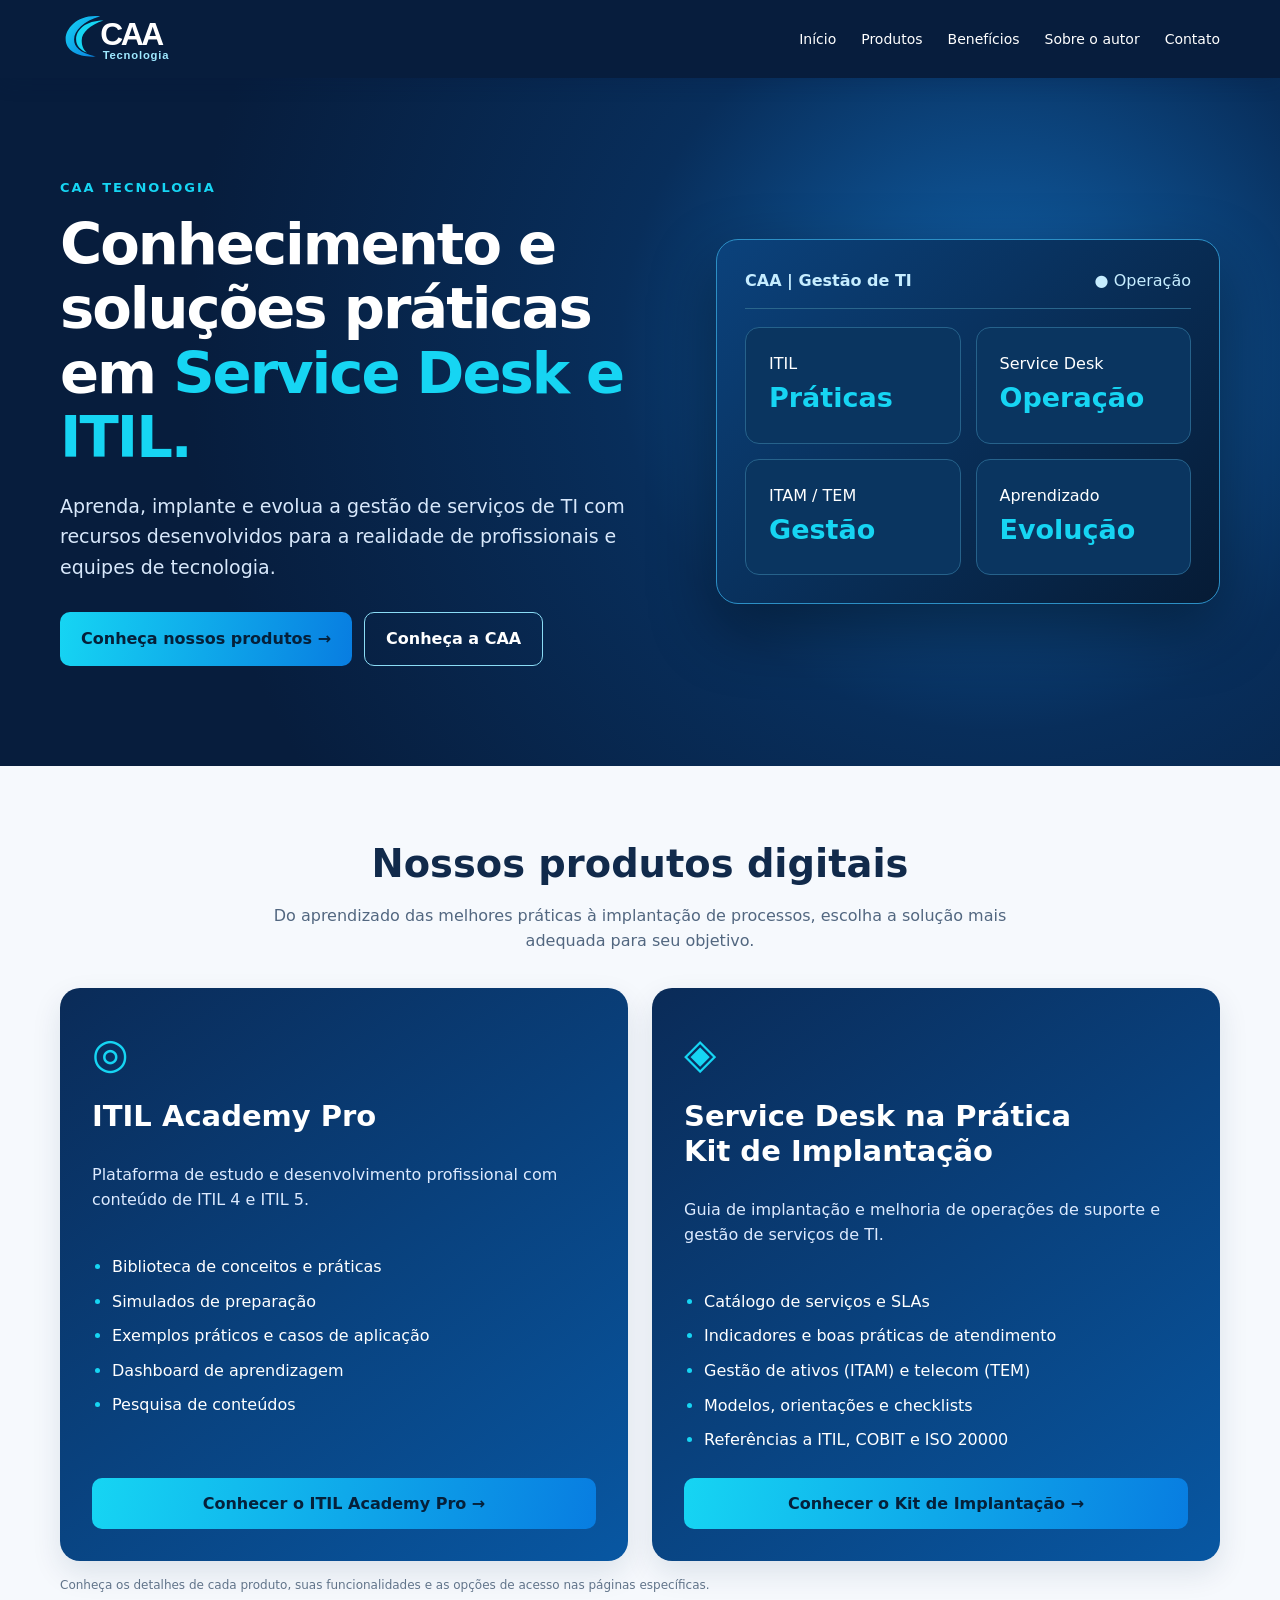
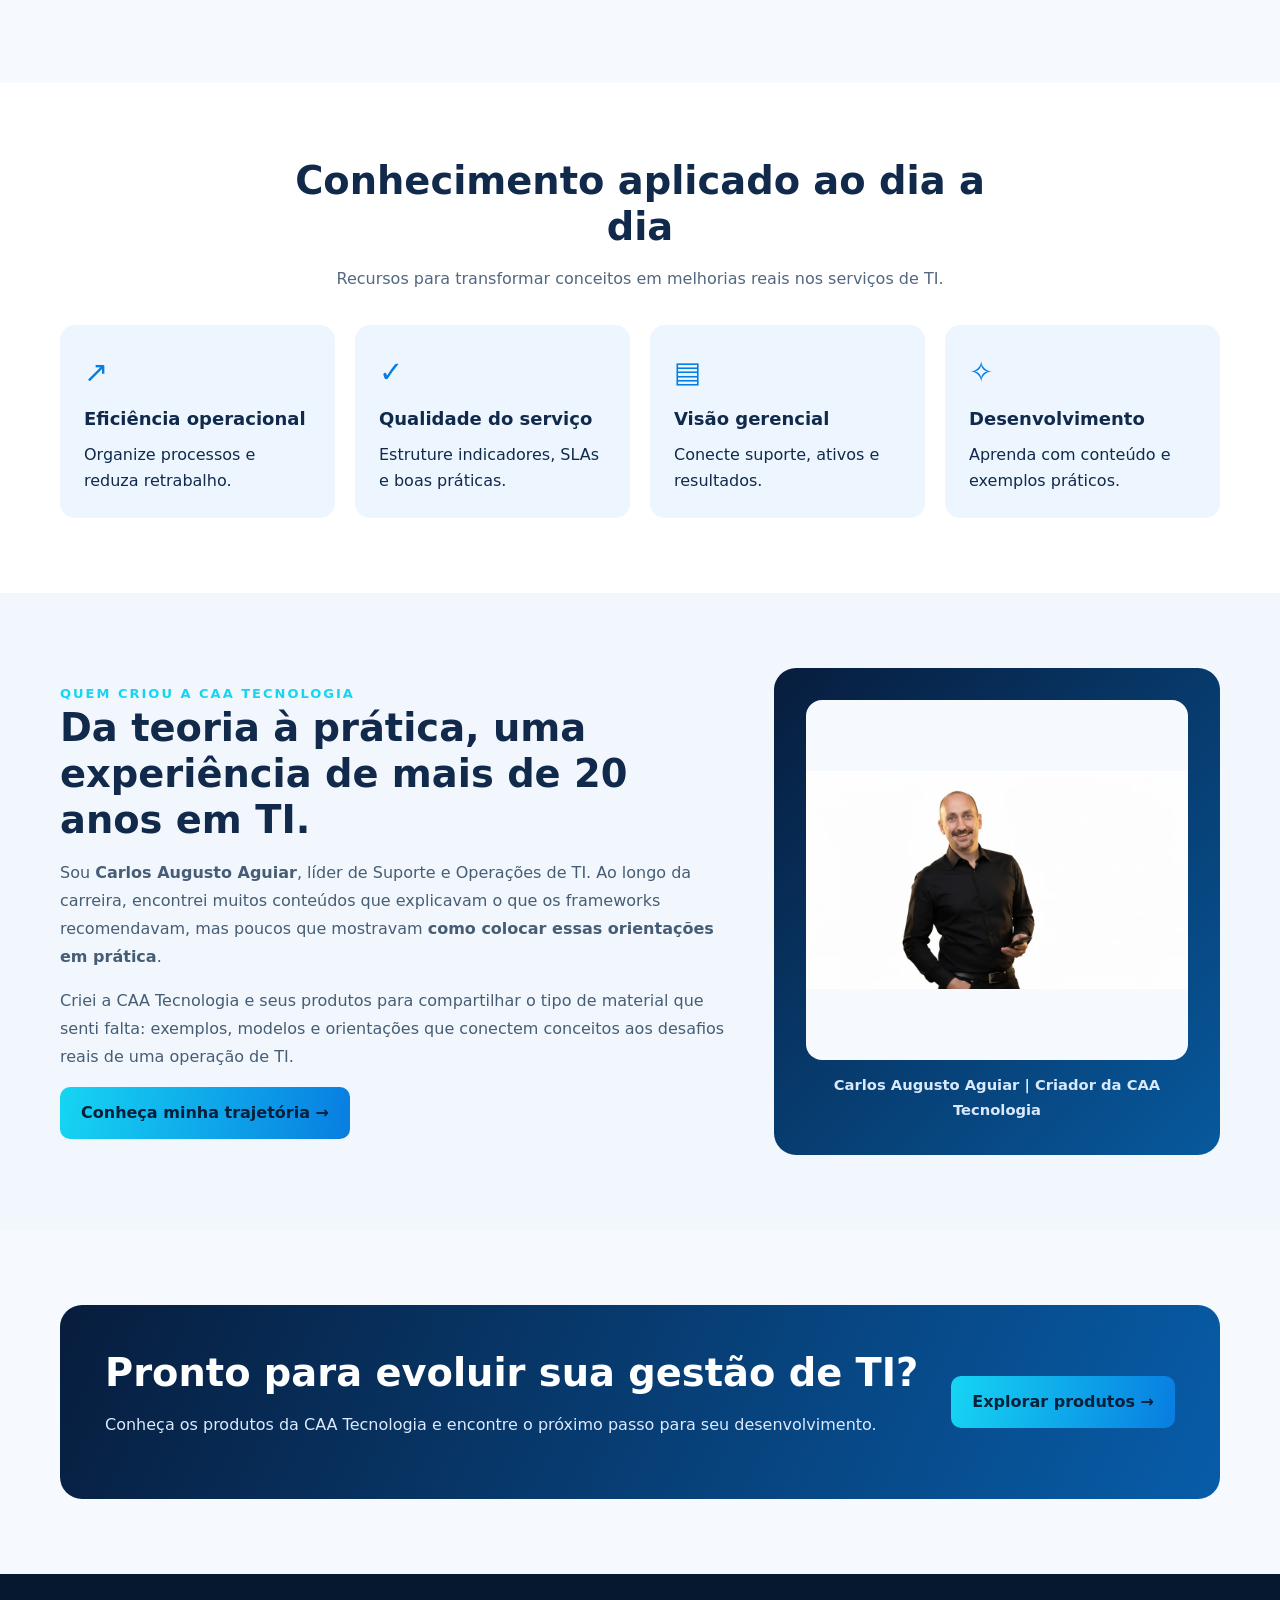
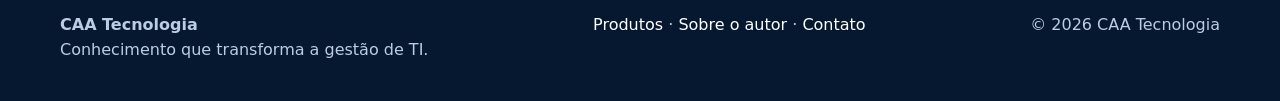
==== commit c4225992: "Otimização SEO da página inicial" ====
--- a/index.html
+++ b/index.html
@@ -1,3 +1,14 @@
+<!DOCTYPE html>
 <!DOCTYPE html>
 
-<html lang="pt-BR"><head><meta charset="utf-8"/><meta content="width=device-width,initial-scale=1" name="viewport"/><meta content="CAA Tecnologia: capacitação e soluções práticas em Service Desk, ITIL e gestão de serviços de TI." name="description"/><title>CAA Tecnologia | Service Desk e ITIL</title><link href="style.css" rel="stylesheet"/></head><body><header class="header"><div class="container nav"><a aria-label="CAA Tecnologia" class="brand" href="#inicio"><img alt="CAA Tecnologia" height="60" src="logo-caa.svg" style="display:block;width:185px;height:auto" width="185"/></a><nav aria-label="Navegação" class="links"><a href="#inicio">Início</a><a href="#produtos">Produtos</a><a href="#beneficios">Benefícios</a><a href="sobre-autor/">Sobre o autor</a><a href="#contato">Contato</a></nav></div></header><main><div class="hero" id="inicio"><div class="container hero-grid"><div><div class="eyebrow">CAA Tecnologia</div><h1>Conhecimento e soluções práticas em <span>Service Desk e ITIL.</span></h1><p>Aprenda, implante e evolua a gestão de serviços de TI com recursos desenvolvidos para a realidade de profissionais e equipes de tecnologia.</p><div class="actions"><a class="btn" href="#produtos">Conheça nossos produtos →</a><a class="btn outline" href="#sobre">Conheça a CAA</a></div></div><div aria-label="Ilustração conceitual de painel de gestão de TI" class="visual"><div class="visual-title"><b>CAA | Gestão de TI</b><span>● Operação</span></div><div class="metric-grid"><div class="metric">ITIL<b>Práticas</b></div><div class="metric">Service Desk<b>Operação</b></div><div class="metric">ITAM / TEM<b>Gestão</b></div><div class="metric">Aprendizado<b>Evolução</b></div></div></div></div></div><section id="produtos"><div class="container"><div class="section-head"><h2>Nossos produtos digitais</h2><p>Do aprendizado das melhores práticas à implantação de processos, escolha a solução mais adequada para seu objetivo.</p></div><div class="products"><article class="product"><div class="icon">◎</div><h3>ITIL Academy Pro</h3><p>Plataforma de estudo e desenvolvimento profissional com conteúdo de ITIL 4 e ITIL 5.</p><ul><li>Biblioteca de conceitos e práticas</li><li>Simulados de preparação</li><li>Exemplos práticos e casos de aplicação</li><li>Dashboard de aprendizagem</li><li>Pesquisa de conteúdos</li></ul><a class="btn" href="itil-academy-pro/">Conhecer o ITIL Academy Pro →</a></article><article class="product"><div class="icon">◈</div><h3>Service Desk na Prática <br/>Kit de Implantação</h3><p>Guia de implantação e melhoria de operações de suporte e gestão de serviços de TI.</p><ul><li>Catálogo de serviços e SLAs</li><li>Indicadores e boas práticas de atendimento</li><li>Gestão de ativos (ITAM) e telecom (TEM)</li><li>Modelos, orientações e checklists</li><li>Referências a ITIL, COBIT e ISO 20000</li></ul><a class="btn" href="service-desk/">Conhecer o Kit de Implantação →</a></article></div><p class="note">Conheça os detalhes de cada produto e acesse sua plataforma. Os botões diretos de compra serão habilitados após a confirmação dos links oficiais da Hotmart.</p></div></section><section class="features" id="beneficios"><div class="container"><div class="section-head"><h2>Conhecimento aplicado ao dia a dia</h2><p>Recursos para transformar conceitos em melhorias reais nos serviços de TI.</p></div><div class="feature-grid"><div class="feature"><div class="symbol">↗</div><strong>Eficiência operacional</strong>Organize processos e reduza retrabalho.</div><div class="feature"><div class="symbol">✓</div><strong>Qualidade do serviço</strong>Estruture indicadores, SLAs e boas práticas.</div><div class="feature"><div class="symbol">▤</div><strong>Visão gerencial</strong>Conecte suporte, ativos e resultados.</div><div class="feature"><div class="symbol">✧</div><strong>Desenvolvimento</strong>Aprenda com conteúdo e exemplos práticos.</div></div></div></section><section class="author-section" id="sobre"><div class="container author-grid"><div><div class="eyebrow">Quem criou a CAA Tecnologia</div><h2>Da teoria à prática, uma experiência de mais de 20 anos em TI.</h2><p>Sou <strong>Carlos Augusto Aguiar</strong>, líder de Suporte e Operações de TI. Ao longo da carreira, encontrei muitos conteúdos que explicavam o que os frameworks recomendavam, mas poucos que mostravam <strong>como colocar essas orientações em prática</strong>.</p><p>Criei a CAA Tecnologia e seus produtos para compartilhar o tipo de material que senti falta: exemplos, modelos e orientações que conectem conceitos aos desafios reais de uma operação de TI.</p><a class="btn" href="sobre-autor/">Conheça minha trajetória →</a></div><div class="author-panel"><img alt="Foto profissional de Carlos Augusto Aguiar" class="author-photo" loading="lazy" src="foto-autor.webp"/><p class="author-photo-caption">Carlos Augusto Aguiar | Criador da CAA Tecnologia</p></div></div></section><section id="contato"><div class="container"><div class="cta"><div><h2>Pronto para evoluir sua gestão de TI?</h2><p>Conheça os produtos da CAA Tecnologia e encontre o próximo passo para seu desenvolvimento.</p></div><a class="btn" href="#produtos">Explorar produtos →</a></div></div></section></main><footer><div class="container foot"><div><b>CAA Tecnologia</b><div>Conhecimento que transforma a gestão de TI.</div></div><div><a href="#produtos">Produtos</a> · <a href="sobre-autor/">Sobre o autor</a> · <a href="#contato">Contato</a></div><div>© <span id="year">2026</span> CAA Tecnologia</div></div></footer><script>document.getElementById('year').textContent=new Date().getFullYear()</script></body></html>
+<html lang="pt-BR"><head><meta charset="utf-8"/><meta content="width=device-width,initial-scale=1" name="viewport"/><meta content="Aprenda ITIL e Service Desk na prática com a CAA Tecnologia. Conheça plataformas de estudo, exemplos aplicados e materiais para gestão de serviços de TI." name="description"/><title>CAA Tecnologia | ITIL e Service Desk na Prática</title><link href="style.css" rel="stylesheet"/><link href="https://caatecnologia.com/" rel="canonical"/><meta content="website" property="og:type"/><meta content="pt_BR" property="og:locale"/><meta content="CAA Tecnologia" property="og:site_name"/><meta content="CAA Tecnologia | ITIL e Service Desk na Prática" property="og:title"/><meta content="Aprenda ITIL e Service Desk na prática com a CAA Tecnologia. Conheça plataformas de estudo, exemplos aplicados e materiais para gestão de serviços de TI." property="og:description"/><meta content="https://caatecnologia.com/" property="og:url"/><meta content="summary" name="twitter:card"/><script type="application/ld+json">{
+  "@context": "https://schema.org",
+  "@type": "Organization",
+  "name": "CAA Tecnologia",
+  "url": "https://caatecnologia.com/",
+  "description": "Conteúdos e produtos digitais de aplicação prática em ITIL, Service Desk e gestão de serviços de TI.",
+  "founder": {
+    "@type": "Person",
+    "name": "Carlos Augusto Aguiar"
+  }
+}</script></head><body><header class="header"><div class="container nav"><a aria-label="CAA Tecnologia" class="brand" href="#inicio"><img alt="CAA Tecnologia" height="60" src="logo-caa.svg" style="display:block;width:185px;height:auto" width="185"/></a><nav aria-label="Navegação" class="links"><a href="#inicio">Início</a><a href="#produtos">Produtos</a><a href="#beneficios">Benefícios</a><a href="sobre-autor/">Sobre o autor</a><a href="#contato">Contato</a></nav></div></header><main><div class="hero" id="inicio"><div class="container hero-grid"><div><div class="eyebrow">CAA Tecnologia</div><h1>Conhecimento e soluções práticas em <span>Service Desk e ITIL.</span></h1><p>Aprenda, implante e evolua a gestão de serviços de TI com recursos desenvolvidos para a realidade de profissionais e equipes de tecnologia.</p><div class="actions"><a class="btn" href="#produtos">Conheça nossos produtos →</a><a class="btn outline" href="#sobre">Conheça a CAA</a></div></div><div aria-label="Ilustração conceitual de painel de gestão de TI" class="visual"><div class="visual-title"><b>CAA | Gestão de TI</b><span>● Operação</span></div><div class="metric-grid"><div class="metric">ITIL<b>Práticas</b></div><div class="metric">Service Desk<b>Operação</b></div><div class="metric">ITAM / TEM<b>Gestão</b></div><div class="metric">Aprendizado<b>Evolução</b></div></div></div></div></div><section id="produtos"><div class="container"><div class="section-head"><h2>Nossos produtos digitais</h2><p>Do aprendizado das melhores práticas à implantação de processos, escolha a solução mais adequada para seu objetivo.</p></div><div class="products"><article class="product"><div class="icon">◎</div><h3>ITIL Academy Pro</h3><p>Plataforma de estudo e desenvolvimento profissional com conteúdo de ITIL 4 e ITIL 5.</p><ul><li>Biblioteca de conceitos e práticas</li><li>Simulados de preparação</li><li>Exemplos práticos e casos de aplicação</li><li>Dashboard de aprendizagem</li><li>Pesquisa de conteúdos</li></ul><a class="btn" href="itil-academy-pro/">Conhecer o ITIL Academy Pro →</a></article><article class="product"><div class="icon">◈</div><h3>Service Desk na Prática <br/>Kit de Implantação</h3><p>Guia de implantação e melhoria de operações de suporte e gestão de serviços de TI.</p><ul><li>Catálogo de serviços e SLAs</li><li>Indicadores e boas práticas de atendimento</li><li>Gestão de ativos (ITAM) e telecom (TEM)</li><li>Modelos, orientações e checklists</li><li>Referências a ITIL, COBIT e ISO 20000</li></ul><a class="btn" href="service-desk/">Conhecer o Kit de Implantação →</a></article></div><p class="note">Conheça os detalhes de cada produto, suas funcionalidades e as opções de acesso nas páginas específicas.</p></div></section><section class="features" id="beneficios"><div class="container"><div class="section-head"><h2>Conhecimento aplicado ao dia a dia</h2><p>Recursos para transformar conceitos em melhorias reais nos serviços de TI.</p></div><div class="feature-grid"><div class="feature"><div class="symbol">↗</div><strong>Eficiência operacional</strong>Organize processos e reduza retrabalho.</div><div class="feature"><div class="symbol">✓</div><strong>Qualidade do serviço</strong>Estruture indicadores, SLAs e boas práticas.</div><div class="feature"><div class="symbol">▤</div><strong>Visão gerencial</strong>Conecte suporte, ativos e resultados.</div><div class="feature"><div class="symbol">✧</div><strong>Desenvolvimento</strong>Aprenda com conteúdo e exemplos práticos.</div></div></div></section><section class="author-section" id="sobre"><div class="container author-grid"><div><div class="eyebrow">Quem criou a CAA Tecnologia</div><h2>Da teoria à prática, uma experiência de mais de 20 anos em TI.</h2><p>Sou <strong>Carlos Augusto Aguiar</strong>, líder de Suporte e Operações de TI. Ao longo da carreira, encontrei muitos conteúdos que explicavam o que os frameworks recomendavam, mas poucos que mostravam <strong>como colocar essas orientações em prática</strong>.</p><p>Criei a CAA Tecnologia e seus produtos para compartilhar o tipo de material que senti falta: exemplos, modelos e orientações que conectem conceitos aos desafios reais de uma operação de TI.</p><a class="btn" href="sobre-autor/">Conheça minha trajetória →</a></div><div class="author-panel"><img alt="Foto profissional de Carlos Augusto Aguiar" class="author-photo" loading="lazy" src="foto-autor.webp"/><p class="author-photo-caption">Carlos Augusto Aguiar | Criador da CAA Tecnologia</p></div></div></section><section id="contato"><div class="container"><div class="cta"><div><h2>Pronto para evoluir sua gestão de TI?</h2><p>Conheça os produtos da CAA Tecnologia e encontre o próximo passo para seu desenvolvimento.</p></div><a class="btn" href="#produtos">Explorar produtos →</a></div></div></section></main><footer><div class="container foot"><div><b>CAA Tecnologia</b><div>Conhecimento que transforma a gestão de TI.</div></div><div><a href="#produtos">Produtos</a> · <a href="sobre-autor/">Sobre o autor</a> · <a href="#contato">Contato</a></div><div>© <span id="year">2026</span> CAA Tecnologia</div></div></footer><script>document.getElementById('year').textContent=new Date().getFullYear()</script></body></html>
